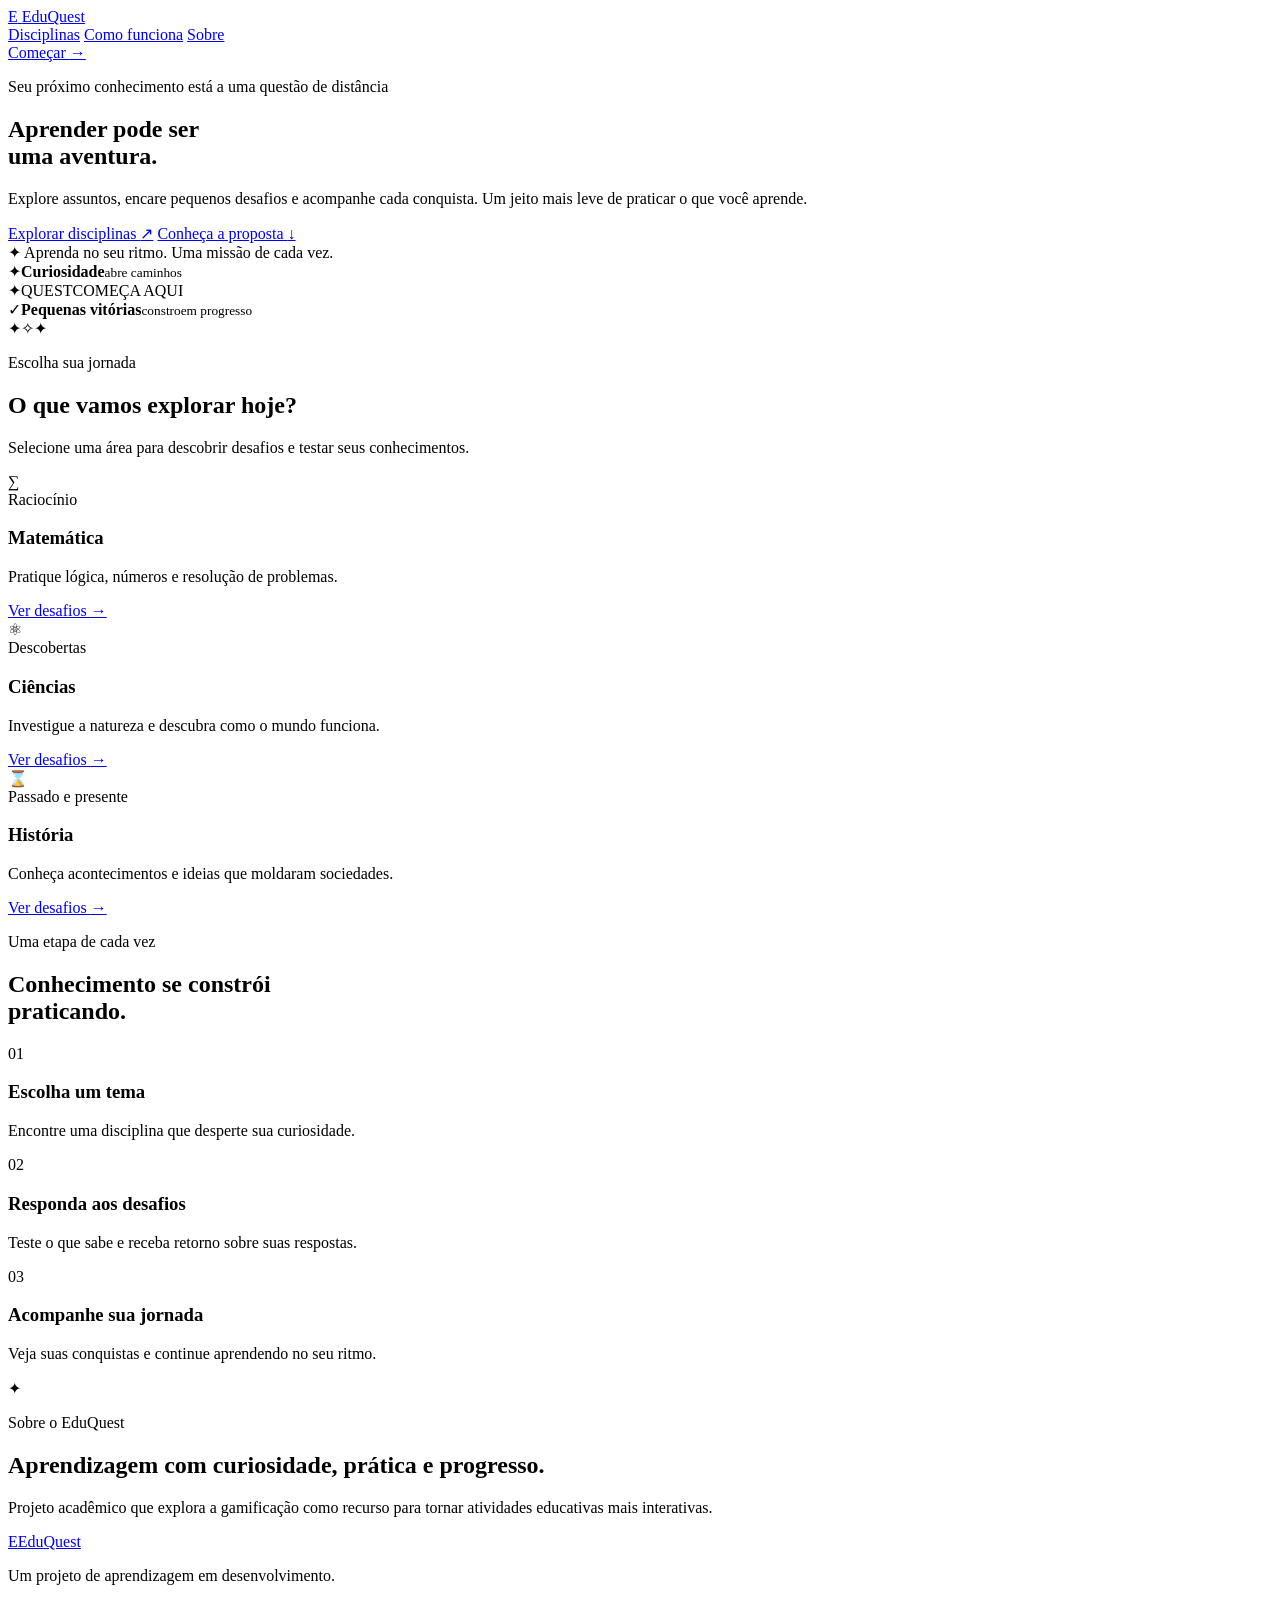
==== index.html @ f6a6180e "feat: add EduQuest landing page" ====
<!doctype html>
<html lang="pt-BR">
<head>
  <meta charset="utf-8">
  <meta name="viewport" content="width=device-width, initial-scale=1">
  <meta name="description" content="EduQuest: aprenda praticando com desafios educativos.">
  <title>EduQuest — Aprender pode ser uma aventura</title>
  <link rel="stylesheet" href="css/style.css">
  <script src="js/main.js" defer></script>
</head>
<body>
  <header class="site-header">
    <a class="brand" href="index.html" aria-label="EduQuest, página inicial">
      <span class="brand-mark" aria-hidden="true">E</span>
      <span>Edu<span class="brand-accent">Quest</span></span>
    </a>
    <nav class="main-nav" aria-label="Navegação principal">
      <a href="#disciplinas">Disciplinas</a>
      <a href="#como-funciona">Como funciona</a>
      <a href="#sobre">Sobre</a>
    </nav>
    <a class="header-cta" href="#disciplinas">Começar <span aria-hidden="true">→</span></a>
  </header>

  <main>
    <section class="hero">
      <div class="hero-copy">
        <p class="eyebrow"><span class="eyebrow-dot"></span> Seu próximo conhecimento está a uma questão de distância</p>
        <h1>Aprender pode ser<br><span>uma aventura.</span></h1>
        <p class="hero-description">Explore assuntos, encare pequenos desafios e acompanhe cada conquista. Um jeito mais leve de praticar o que você aprende.</p>
        <div class="hero-actions">
          <a class="button button-primary" href="#disciplinas">Explorar disciplinas <span aria-hidden="true">↗</span></a>
          <a class="text-link" href="#como-funciona">Conheça a proposta <span aria-hidden="true">↓</span></a>
        </div>
        <div class="hero-note"><span class="note-icon" aria-hidden="true">✦</span> Aprenda no seu ritmo. Uma missão de cada vez.</div>
      </div>
      <div class="hero-art" aria-label="Ilustração decorativa de uma jornada de aprendizagem">
        <div class="orbit orbit-one"></div>
        <div class="orbit orbit-two"></div>
        <div class="floating-card floating-card-top"><span class="mini-icon purple">✦</span><span><strong>Curiosidade</strong><small>abre caminhos</small></span></div>
        <div class="quest-bubble"><span class="quest-spark">✦</span><span class="quest-word">QUEST</span><span class="quest-sub">COMEÇA AQUI</span></div>
        <div class="floating-card floating-card-bottom"><span class="mini-icon yellow">✓</span><span><strong>Pequenas vitórias</strong><small>constroem progresso</small></span></div>
        <span class="art-star star-one">✦</span><span class="art-star star-two">✧</span><span class="art-star star-three">✦</span>
      </div>
    </section>

    <section class="section subjects" id="disciplinas">
      <div class="section-heading">
        <div><p class="eyebrow">Escolha sua jornada</p><h2>O que vamos <span>explorar</span> hoje?</h2></div>
        <p class="section-intro">Selecione uma área para descobrir desafios e testar seus conhecimentos.</p>
      </div>
      <div class="subject-grid">
        <article class="subject-card math-card">
          <div class="subject-icon" aria-hidden="true">∑</div><span class="subject-tag">Raciocínio</span>
          <h3>Matemática</h3><p>Pratique lógica, números e resolução de problemas.</p>
          <a href="desafios.html?materia=matematica" class="card-link">Ver desafios <span aria-hidden="true">→</span></a>
        </article>
        <article class="subject-card science-card">
          <div class="subject-icon" aria-hidden="true">⚛</div><span class="subject-tag">Descobertas</span>
          <h3>Ciências</h3><p>Investigue a natureza e descubra como o mundo funciona.</p>
          <a href="desafios.html?materia=ciencias" class="card-link">Ver desafios <span aria-hidden="true">→</span></a>
        </article>
        <article class="subject-card history-card">
          <div class="subject-icon" aria-hidden="true">⌛</div><span class="subject-tag">Passado e presente</span>
          <h3>História</h3><p>Conheça acontecimentos e ideias que moldaram sociedades.</p>
          <a href="desafios.html?materia=historia" class="card-link">Ver desafios <span aria-hidden="true">→</span></a>
        </article>
      </div>
    </section>

    <section class="how-section" id="como-funciona">
      <div class="how-inner">
        <div><p class="eyebrow">Uma etapa de cada vez</p><h2>Conhecimento se constrói<br><span>praticando.</span></h2></div>
        <div class="steps">
          <div class="step"><span class="step-number">01</span><div><h3>Escolha um tema</h3><p>Encontre uma disciplina que desperte sua curiosidade.</p></div></div>
          <div class="step"><span class="step-number">02</span><div><h3>Responda aos desafios</h3><p>Teste o que sabe e receba retorno sobre suas respostas.</p></div></div>
          <div class="step"><span class="step-number">03</span><div><h3>Acompanhe sua jornada</h3><p>Veja suas conquistas e continue aprendendo no seu ritmo.</p></div></div>
        </div>
      </div>
    </section>

    <section class="about-strip" id="sobre">
      <div class="about-symbol" aria-hidden="true">✦</div>
      <div><p class="eyebrow">Sobre o EduQuest</p><h2>Aprendizagem com curiosidade, prática e progresso.</h2><p>Projeto acadêmico que explora a gamificação como recurso para tornar atividades educativas mais interativas.</p></div>
    </section>
  </main>

  <footer class="site-footer"><a class="brand footer-brand" href="index.html"><span class="brand-mark">E</span><span>Edu<span class="brand-accent">Quest</span></span></a><p>Um projeto de aprendizagem em desenvolvimento.</p><span>© EduQuest · PCA Aplicações Web</span></footer>
</body>
</html>
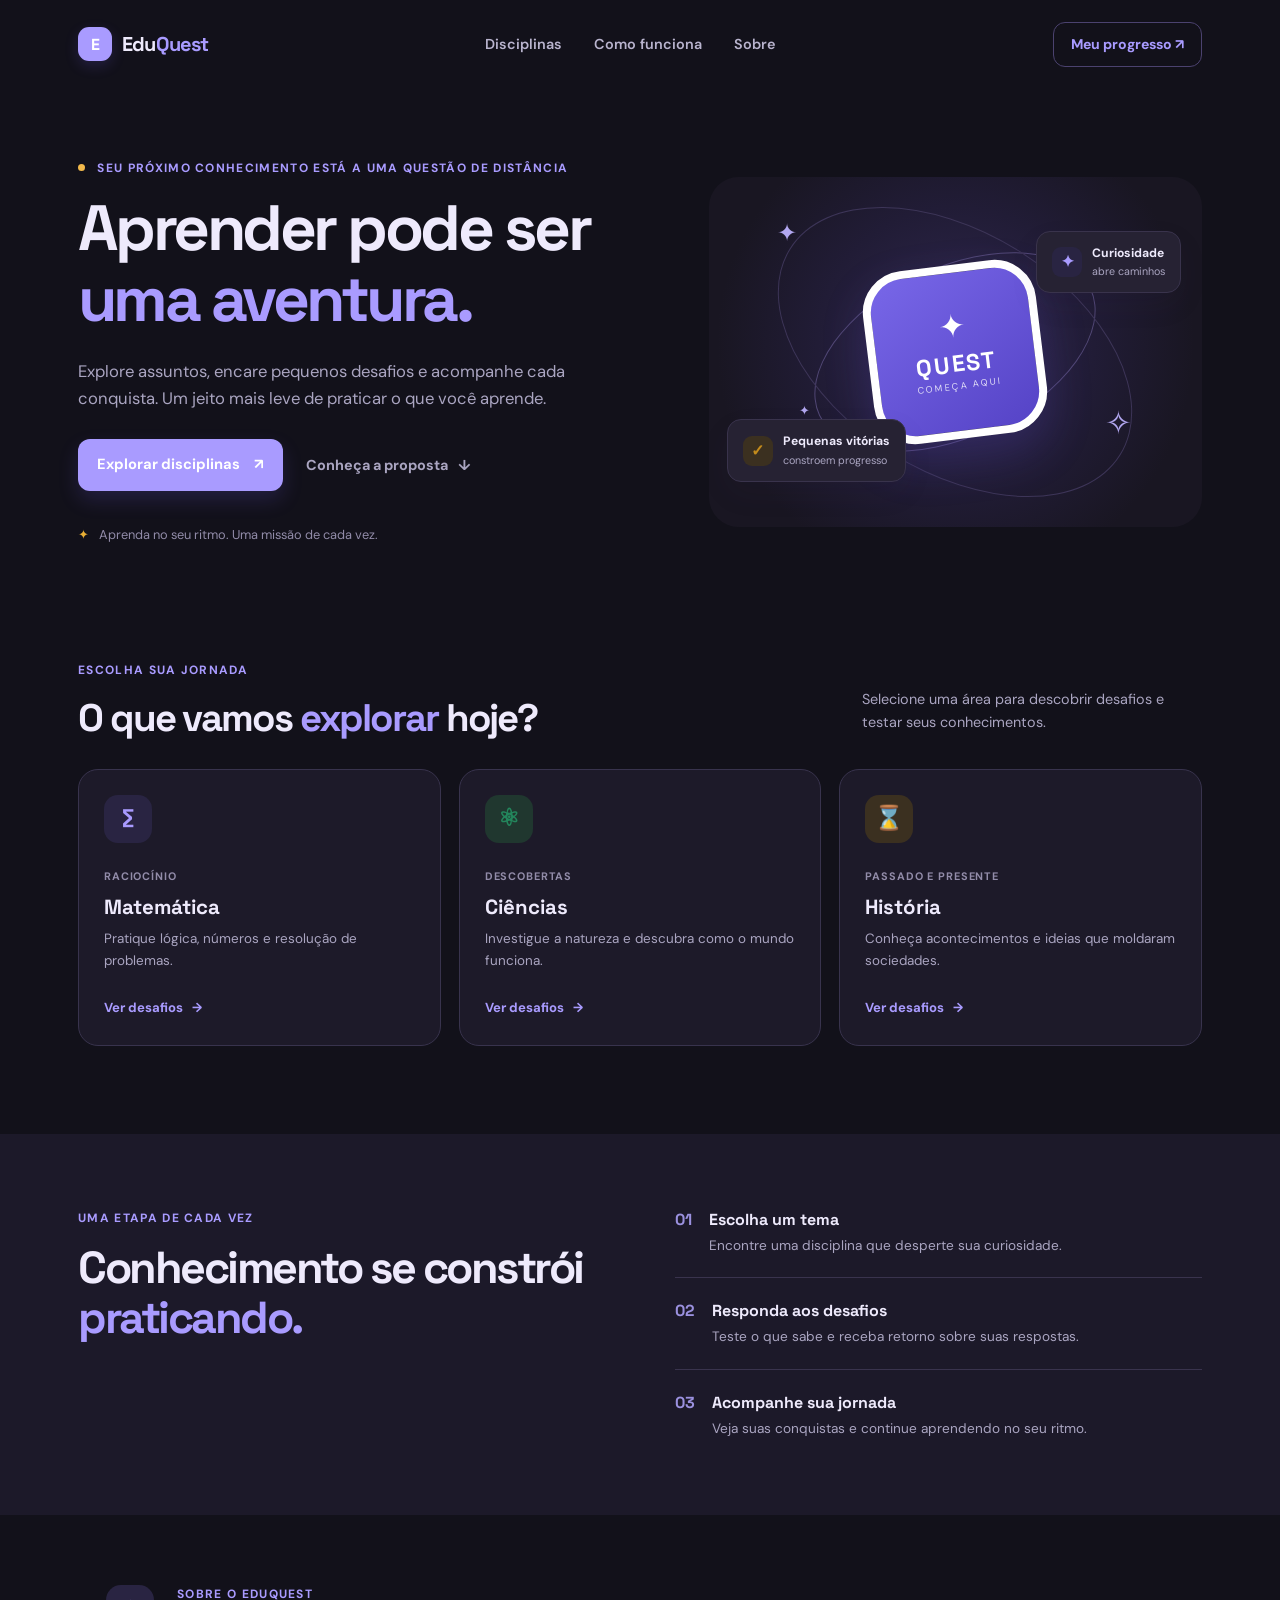
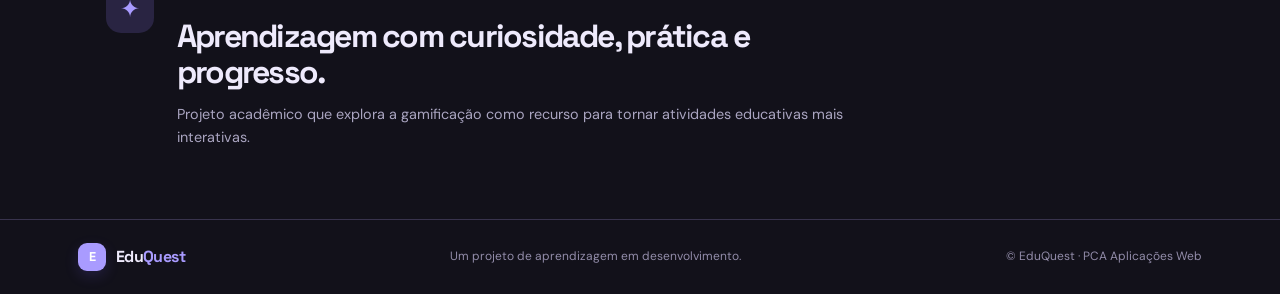
==== commit 49d93328: "Add progress link to homepage" ====
--- a/index.html
+++ b/index.html
@@ -19,7 +19,7 @@
       <a href="#como-funciona">Como funciona</a>
       <a href="#sobre">Sobre</a>
     </nav>
-    <a class="header-cta" href="#disciplinas">Começar <span aria-hidden="true">→</span></a>
+    <a class="header-cta" href="progresso.html">Meu progresso ↗</a>
   </header>
 
   <main>
--- a/css/style.css
+++ b/css/style.css
@@ -0,0 +1,178 @@
+@import url('https://fonts.googleapis.com/css2?family=DM+Sans:wght@400;500;600;700&family=Space+Grotesk:wght@500;600;700&display=swap');
+
+:root {
+  --ink: #20213a;
+  --muted: #73748a;
+  --purple: #6957d9;
+  --purple-dark: #5140bd;
+  --lavender: #f1efff;
+  --line: #e9e7f2;
+  --paper: #fcfbff;
+  --mint: #e7f7ef;
+  --yellow: #fff4d5;
+  --pink: #fff0f0;
+}
+* { box-sizing: border-box; }
+html { scroll-behavior: smooth; }
+body { margin: 0; background: var(--paper); color: var(--ink); font-family: 'DM Sans', sans-serif; line-height: 1.6; }
+a { color: inherit; text-decoration: none; }
+.site-header { max-width: 1180px; margin: 0 auto; padding: 22px 28px; display: flex; align-items: center; justify-content: space-between; gap: 28px; }
+.brand { display: inline-flex; align-items: center; gap: 10px; font: 700 1.25rem 'Space Grotesk', sans-serif; letter-spacing: -.04em; white-space: nowrap; }
+.brand-mark { display: grid; place-items: center; width: 34px; height: 34px; border-radius: 11px; background: var(--purple); color: white; font-size: 1rem; box-shadow: 0 5px 14px #6957d933; }
+.brand-accent { color: var(--purple); }
+.main-nav { display: flex; gap: 32px; color: #686980; font-size: .9rem; font-weight: 600; }
+.main-nav a:hover, .text-link:hover { color: var(--purple); }
+.header-cta { padding: 10px 17px; border: 1px solid #dcd8fa; border-radius: 12px; color: var(--purple); font-weight: 700; font-size: .88rem; }
+.header-cta span { margin-left: 8px; }
+.hero { max-width: 1180px; margin: 0 auto; padding: 70px 28px 84px; display: grid; grid-template-columns: 1.08fr .92fr; align-items: center; gap: 52px; }
+.eyebrow { margin: 0 0 15px; color: var(--purple); font-size: .75rem; font-weight: 700; letter-spacing: .11em; text-transform: uppercase; }
+.eyebrow-dot { display: inline-block; width: 7px; height: 7px; margin-right: 8px; border-radius: 50%; background: #f2b94b; vertical-align: 1px; }
+h1, h2, h3, p { margin-top: 0; }
+h1, h2 { font-family: 'Space Grotesk', sans-serif; letter-spacing: -.055em; line-height: 1.12; }
+h1 { margin-bottom: 22px; font-size: clamp(2.7rem, 5vw, 4.5rem); }
+h1 span, h2 span { color: var(--purple); }
+.hero-description { max-width: 490px; margin-bottom: 28px; color: var(--muted); font-size: 1.04rem; }
+.hero-actions { display: flex; flex-wrap: wrap; align-items: center; gap: 23px; }
+.button { display: inline-flex; align-items: center; justify-content: center; gap: 14px; padding: 14px 19px; border-radius: 12px; font-weight: 700; font-size: .92rem; }
+.button-primary { background: var(--purple); color: white; box-shadow: 0 9px 20px #6957d933; }
+.button-primary:hover { background: var(--purple-dark); transform: translateY(-1px); }
+.text-link { color: #686980; font-size: .9rem; font-weight: 700; }
+.text-link span { margin-left: 7px; }
+.hero-note { margin-top: 34px; color: #85859a; font-size: .8rem; }
+.note-icon { color: #e7ae35; margin-right: 7px; }
+.hero-art { position: relative; min-height: 350px; display: grid; place-items: center; overflow: hidden; border-radius: 30px; background: radial-gradient(circle at 50% 48%, #e5e0ff 0, #f2efff 42%, #f9f7ff 74%); }
+.orbit { position: absolute; border: 1px solid #c9c1f6; border-radius: 50%; transform: rotate(-25deg); }
+.orbit-one { width: 300px; height: 170px; }
+.orbit-two { width: 390px; height: 240px; border-color: #ddd7fa; transform: rotate(32deg); }
+.quest-bubble { z-index: 1; width: 174px; height: 174px; display: flex; flex-direction: column; align-items: center; justify-content: center; border: 8px solid #fff; border-radius: 42px; background: linear-gradient(145deg, #7867e8, #5543c6); color: white; box-shadow: 0 20px 45px #5947c53d; transform: rotate(-7deg); }
+.quest-spark { font-size: 2rem; line-height: 1; }
+.quest-word { margin-top: 7px; font: 700 1.45rem 'Space Grotesk', sans-serif; letter-spacing: .08em; }
+.quest-sub { font-size: .58rem; letter-spacing: .2em; opacity: .8; }
+.floating-card { position: absolute; z-index: 2; display: flex; align-items: center; gap: 10px; padding: 12px 15px; border: 1px solid #ffffffb3; border-radius: 14px; background: #fff; box-shadow: 0 12px 30px #38305c12; }
+.floating-card strong, .floating-card small { display: block; }
+.floating-card strong { font-size: .76rem; }
+.floating-card small { color: var(--muted); font-size: .67rem; }
+.floating-card-top { top: 54px; right: 21px; }
+.floating-card-bottom { bottom: 45px; left: 18px; }
+.mini-icon { display: grid; place-items: center; width: 30px; height: 30px; border-radius: 9px; font-weight: 700; }
+.mini-icon.purple { background: var(--lavender); color: var(--purple); }
+.mini-icon.yellow { background: var(--yellow); color: #c38b1c; }
+.art-star { position: absolute; color: #b2a7f0; }
+.star-one { top: 37px; left: 68px; font-size: 1.5rem; }
+.star-two { right: 70px; bottom: 78px; font-size: 2rem; }
+.star-three { left: 90px; bottom: 105px; font-size: .8rem; }
+.section { max-width: 1180px; margin: 0 auto; padding: 32px 28px 88px; }
+.section-heading { display: flex; align-items: end; justify-content: space-between; gap: 30px; margin-bottom: 30px; }
+.section-heading h2, .how-section h2 { margin-bottom: 0; font-size: clamp(1.8rem, 3vw, 2.6rem); }
+.section-intro { max-width: 340px; margin-bottom: 4px; color: var(--muted); font-size: .9rem; }
+.subject-grid { display: grid; grid-template-columns: repeat(3, 1fr); gap: 18px; }
+.subject-card { min-height: 250px; padding: 25px; border: 1px solid var(--line); border-radius: 20px; background: white; transition: transform .2s, box-shadow .2s; }
+.subject-card:hover { transform: translateY(-4px); box-shadow: 0 15px 35px #29234c0b; }
+.subject-icon { display: grid; place-items: center; width: 48px; height: 48px; margin-bottom: 19px; border-radius: 14px; font-size: 1.5rem; font-weight: 700; }
+.math-card .subject-icon { background: var(--lavender); color: var(--purple); }
+.science-card .subject-icon { background: var(--mint); color: #23865c; }
+.history-card .subject-icon { background: var(--yellow); color: #b98112; }
+.subject-tag { color: #8b8ba0; font-size: .68rem; font-weight: 700; letter-spacing: .08em; text-transform: uppercase; }
+.subject-card h3 { margin: 7px 0 8px; font: 700 1.28rem 'Space Grotesk', sans-serif; }
+.subject-card p { min-height: 48px; margin-bottom: 18px; color: var(--muted); font-size: .84rem; }
+.card-link { color: var(--purple); font-size: .82rem; font-weight: 700; }
+.card-link span { margin-left: 6px; }
+.how-section { padding: 75px 28px; background: #f2f0ff; }
+.how-inner { max-width: 1124px; margin: 0 auto; display: grid; grid-template-columns: 1fr 1fr; gap: 70px; align-items: start; }
+.how-section h2 { font-size: clamp(2rem, 3.5vw, 3rem); }
+.steps { display: grid; gap: 22px; }
+.step { display: flex; gap: 17px; padding-bottom: 21px; border-bottom: 1px solid #dfdcf5; }
+.step:last-child { border-bottom: 0; padding-bottom: 0; }
+.step-number { color: #9b91df; font: 700 1rem 'Space Grotesk', sans-serif; }
+.step h3 { margin-bottom: 5px; font: 700 1rem 'Space Grotesk', sans-serif; }
+.step p { margin-bottom: 0; color: var(--muted); font-size: .85rem; }
+.about-strip { max-width: 1124px; margin: 0 auto; padding: 70px 28px; display: flex; align-items: flex-start; gap: 23px; }
+.about-symbol { display: grid; place-items: center; flex: 0 0 48px; height: 48px; border-radius: 15px; background: var(--lavender); color: var(--purple); font-size: 1.5rem; }
+.about-strip h2 { max-width: 650px; margin-bottom: 12px; font-size: clamp(1.5rem, 2.5vw, 2.1rem); }
+.about-strip p:last-child { max-width: 700px; margin-bottom: 0; color: var(--muted); font-size: .9rem; }
+.site-footer { display: flex; flex-wrap: wrap; align-items: center; justify-content: space-between; gap: 15px; padding: 23px max(28px, calc((100% - 1124px)/2)); border-top: 1px solid var(--line); color: #85859a; font-size: .75rem; }
+.footer-brand { color: var(--ink); font-size: 1rem; }
+.footer-brand .brand-mark { width: 28px; height: 28px; border-radius: 9px; font-size: .8rem; }
+.site-footer p { margin: 0; }
+@media (max-width: 800px) {
+  .site-header { flex-wrap: wrap; padding: 18px 22px; }
+  .main-nav { order: 3; width: 100%; justify-content: center; gap: 22px; }
+  .hero { grid-template-columns: 1fr; padding: 48px 22px 65px; gap: 35px; }
+  .hero-art { min-height: 300px; }
+  .section { padding: 20px 22px 65px; }
+  .section-heading { align-items: flex-start; flex-direction: column; gap: 12px; }
+  .subject-grid { grid-template-columns: 1fr; }
+  .subject-card { min-height: auto; }
+  .subject-card p { min-height: 0; }
+  .how-inner { grid-template-columns: 1fr; gap: 35px; }
+  .how-section { padding: 55px 22px; }
+  .about-strip { padding: 55px 22px; }
+}
+@media (max-width: 440px) {
+  .header-cta { padding: 8px 12px; }
+  .main-nav { gap: 14px; font-size: .8rem; }
+  .hero-art { min-height: 260px; }
+  .quest-bubble { width: 145px; height: 145px; border-radius: 35px; }
+  .floating-card-top { right: 8px; top: 25px; }
+  .floating-card-bottom { left: 8px; bottom: 24px; }
+  .site-footer { align-items: flex-start; flex-direction: column; }
+}
+
+/* Dark theme: conforto visual mantendo a identidade roxa do EduQuest */
+:root {
+  color-scheme: dark;
+  --ink: #eeeafc;
+  --muted: #aaa5c1;
+  --purple: #a99bff;
+  --purple-dark: #8875f5;
+  --lavender: #292442;
+  --line: #38334d;
+  --paper: #12111a;
+  --mint: #20372f;
+  --yellow: #3b3020;
+  --pink: #3a252e;
+}
+body { background: var(--paper); color: var(--ink); }
+.main-nav { color: #b9b4ce; }
+.header-cta { border-color: #4b426f; color: var(--purple); }
+.hero-description, .text-link, .floating-card small, .subject-card p,
+.step p, .about-strip p:last-child { color: var(--muted); }
+.hero-note, .subject-tag, .site-footer { color: #928ca9; }
+.hero-art { background: radial-gradient(circle at 50% 48%, #30284f 0, #211c36 45%, #191622 78%); }
+.orbit { border-color: #514775; }
+.orbit-two { border-color: #3d3558; }
+.floating-card { background: #262233; border-color: #39334c; }
+.subject-card { background: #1d1a29; border-color: var(--line); }
+.subject-card:hover { box-shadow: 0 15px 35px #00000030; }
+.how-section { background: #1c1929; }
+.step { border-bottom-color: #39334d; }
+.site-footer { border-top-color: var(--line); }
+.footer-brand { color: var(--ink); }
+.button-primary { color: #fff; }
+
+/* Telas de desafio */
+.quiz-main { max-width: 850px; min-height: 68vh; margin: 0 auto; padding: 55px 24px 80px; }
+.quiz-intro { position: relative; margin-bottom: 28px; }
+.quiz-intro h1 { margin-bottom: 12px; font-size: clamp(2.2rem, 5vw, 3.4rem); }
+.quiz-intro > p:not(.eyebrow) { max-width: 570px; color: var(--muted); }
+.xp-summary { display: inline-flex; align-items: center; gap: 12px; margin-top: 8px; padding: 9px 14px; border: 1px solid var(--line); border-radius: 12px; background: #1d1a29; }
+.xp-summary span { color: var(--muted); font-size: .8rem; }
+.xp-summary strong { color: var(--purple); }
+.quiz-panel { padding: clamp(22px, 5vw, 38px); border: 1px solid var(--line); border-radius: 24px; background: #1d1a29; box-shadow: 0 18px 45px #00000020; }
+.quiz-progress-row { display: flex; justify-content: space-between; gap: 15px; color: var(--muted); font-size: .82rem; font-weight: 700; }
+.quiz-progress-track { height: 7px; margin: 13px 0 30px; overflow: hidden; border-radius: 20px; background: #38334d; }
+.quiz-progress-fill { width: 0; height: 100%; border-radius: inherit; background: var(--purple); transition: width .25s ease; }
+.quiz-panel h2 { margin-bottom: 23px; font-size: clamp(1.35rem, 3vw, 1.8rem); letter-spacing: -.03em; }
+.answer-options { display: grid; gap: 11px; }
+.answer-option { width: 100%; padding: 14px 16px; border: 1px solid var(--line); border-radius: 12px; background: #262233; color: var(--ink); text-align: left; font: inherit; cursor: pointer; transition: border-color .15s, background .15s; }
+.answer-option:hover:not(:disabled) { border-color: var(--purple); background: #302a46; }
+.answer-option:disabled { cursor: default; opacity: .9; }
+.answer-option.answer-correct { border-color: #3c9d75; background: #20372f; }
+.answer-option.answer-wrong { border-color: #c56c7a; background: #3a252e; }
+.quiz-feedback { min-height: 25px; margin: 17px 0; color: var(--muted); font-size: .9rem; }
+.feedback-correct { color: #78d5a9; }
+.feedback-wrong { color: #f0a0aa; }
+.quiz-next { margin-top: 2px; border: 0; cursor: pointer; }
+.quiz-next:disabled { opacity: .45; cursor: not-allowed; }
+.quiz-footnote { margin: 20px 0 0; color: var(--muted); font-size: .78rem; text-align: center; }
+@media (max-width: 520px) { .quiz-main { padding: 38px 18px 60px; } .quiz-panel { border-radius: 18px; } }
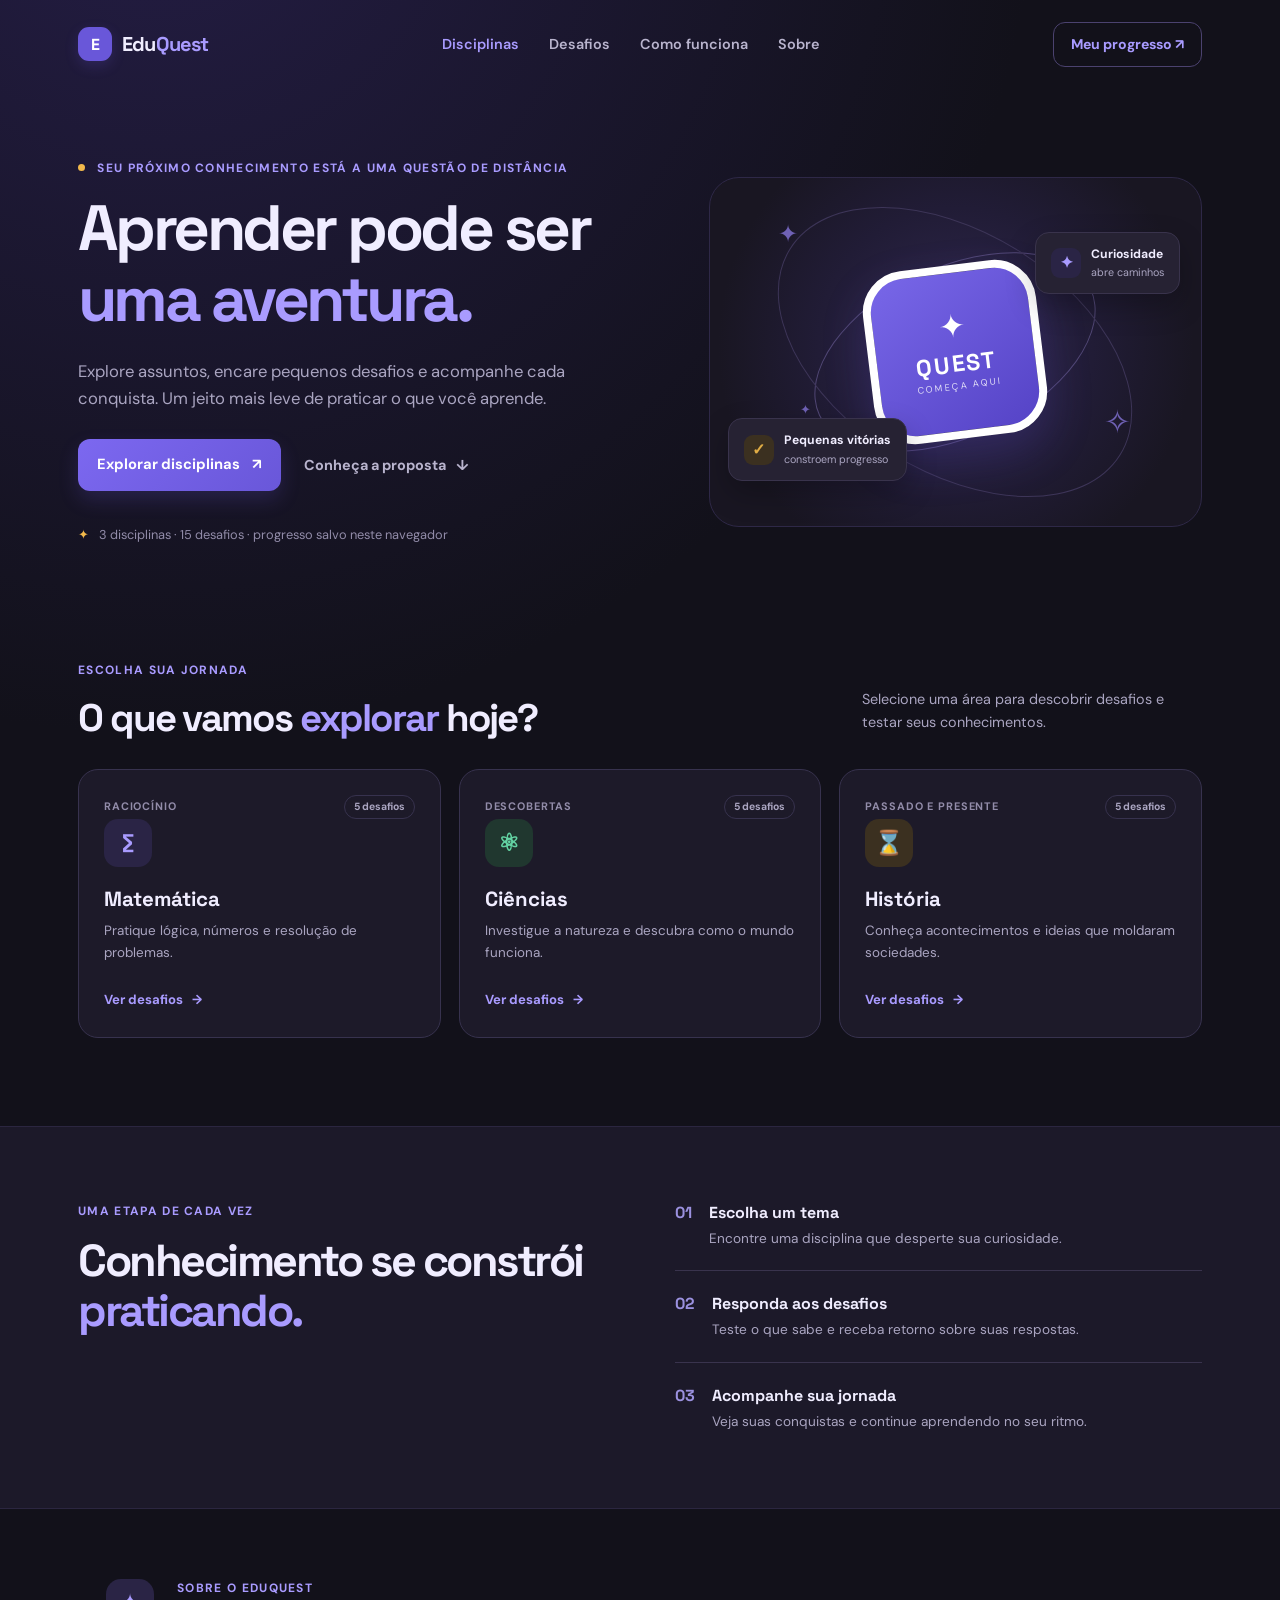
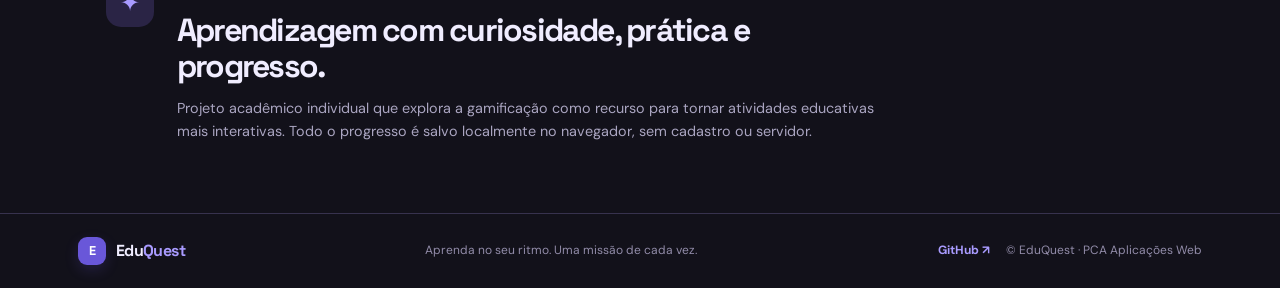
==== commit e8bf7dd9: "style: consolidate dark theme and polish responsive UI" ====
--- a/index.html
+++ b/index.html
@@ -4,25 +4,32 @@
   <meta charset="utf-8">
   <meta name="viewport" content="width=device-width, initial-scale=1">
   <meta name="description" content="EduQuest: aprenda praticando com desafios educativos.">
+  <meta name="theme-color" content="#12111a">
+  <meta property="og:title" content="EduQuest — Aprender pode ser uma aventura">
+  <meta property="og:description" content="Desafios de Matemática, Ciências e História com feedback imediato, XP e acompanhamento de progresso.">
+  <meta property="og:type" content="website">
   <title>EduQuest — Aprender pode ser uma aventura</title>
+  <link rel="icon" href="favicon.svg" type="image/svg+xml">
   <link rel="stylesheet" href="css/style.css">
   <script src="js/main.js" defer></script>
 </head>
 <body>
+  <a class="skip-link" href="#conteudo">Pular para o conteúdo</a>
   <header class="site-header">
     <a class="brand" href="index.html" aria-label="EduQuest, página inicial">
       <span class="brand-mark" aria-hidden="true">E</span>
       <span>Edu<span class="brand-accent">Quest</span></span>
     </a>
     <nav class="main-nav" aria-label="Navegação principal">
-      <a href="#disciplinas">Disciplinas</a>
+      <a href="#disciplinas" aria-current="page">Disciplinas</a>
+      <a href="desafios.html">Desafios</a>
       <a href="#como-funciona">Como funciona</a>
       <a href="#sobre">Sobre</a>
     </nav>
     <a class="header-cta" href="progresso.html">Meu progresso ↗</a>
   </header>
 
-  <main>
+  <main id="conteudo">
     <section class="hero">
       <div class="hero-copy">
         <p class="eyebrow"><span class="eyebrow-dot"></span> Seu próximo conhecimento está a uma questão de distância</p>
@@ -32,7 +39,7 @@
           <a class="button button-primary" href="#disciplinas">Explorar disciplinas <span aria-hidden="true">↗</span></a>
           <a class="text-link" href="#como-funciona">Conheça a proposta <span aria-hidden="true">↓</span></a>
         </div>
-        <div class="hero-note"><span class="note-icon" aria-hidden="true">✦</span> Aprenda no seu ritmo. Uma missão de cada vez.</div>
+        <div class="hero-note"><span class="note-icon" aria-hidden="true">✦</span> 3 disciplinas · 15 desafios · progresso salvo neste navegador</div>
       </div>
       <div class="hero-art" aria-label="Ilustração decorativa de uma jornada de aprendizagem">
         <div class="orbit orbit-one"></div>
@@ -51,17 +58,20 @@
       </div>
       <div class="subject-grid">
         <article class="subject-card math-card">
-          <div class="subject-icon" aria-hidden="true">∑</div><span class="subject-tag">Raciocínio</span>
+          <div class="subject-card-top"><span class="subject-tag">Raciocínio</span><span class="subject-count">5 desafios</span></div>
+          <div class="subject-icon" aria-hidden="true">∑</div>
           <h3>Matemática</h3><p>Pratique lógica, números e resolução de problemas.</p>
           <a href="desafios.html?materia=matematica" class="card-link">Ver desafios <span aria-hidden="true">→</span></a>
         </article>
         <article class="subject-card science-card">
-          <div class="subject-icon" aria-hidden="true">⚛</div><span class="subject-tag">Descobertas</span>
+          <div class="subject-card-top"><span class="subject-tag">Descobertas</span><span class="subject-count">5 desafios</span></div>
+          <div class="subject-icon" aria-hidden="true">⚛</div>
           <h3>Ciências</h3><p>Investigue a natureza e descubra como o mundo funciona.</p>
           <a href="desafios.html?materia=ciencias" class="card-link">Ver desafios <span aria-hidden="true">→</span></a>
         </article>
         <article class="subject-card history-card">
-          <div class="subject-icon" aria-hidden="true">⌛</div><span class="subject-tag">Passado e presente</span>
+          <div class="subject-card-top"><span class="subject-tag">Passado e presente</span><span class="subject-count">5 desafios</span></div>
+          <div class="subject-icon" aria-hidden="true">⌛</div>
           <h3>História</h3><p>Conheça acontecimentos e ideias que moldaram sociedades.</p>
           <a href="desafios.html?materia=historia" class="card-link">Ver desafios <span aria-hidden="true">→</span></a>
         </article>
@@ -81,10 +91,18 @@
 
     <section class="about-strip" id="sobre">
       <div class="about-symbol" aria-hidden="true">✦</div>
-      <div><p class="eyebrow">Sobre o EduQuest</p><h2>Aprendizagem com curiosidade, prática e progresso.</h2><p>Projeto acadêmico que explora a gamificação como recurso para tornar atividades educativas mais interativas.</p></div>
+      <div><p class="eyebrow">Sobre o EduQuest</p><h2>Aprendizagem com curiosidade, prática e progresso.</h2><p>Projeto acadêmico individual que explora a gamificação como recurso para tornar atividades educativas mais interativas. Todo o progresso é salvo localmente no navegador, sem cadastro ou servidor.</p></div>
     </section>
+    <noscript><p class="noscript-note">Ative o JavaScript para responder aos desafios e salvar seu progresso.</p></noscript>
   </main>
 
-  <footer class="site-footer"><a class="brand footer-brand" href="index.html"><span class="brand-mark">E</span><span>Edu<span class="brand-accent">Quest</span></span></a><p>Um projeto de aprendizagem em desenvolvimento.</p><span>© EduQuest · PCA Aplicações Web</span></footer>
+  <footer class="site-footer">
+    <a class="brand footer-brand" href="index.html"><span class="brand-mark" aria-hidden="true">E</span><span>Edu<span class="brand-accent">Quest</span></span></a>
+    <p>Aprenda no seu ritmo. Uma missão de cada vez.</p>
+    <div class="footer-meta">
+      <a href="https://github.com/B1smu7h/TrabalhoPCAEduQuest" target="_blank" rel="noopener">GitHub ↗</a>
+      <span>© EduQuest · PCA Aplicações Web</span>
+    </div>
+  </footer>
 </body>
 </html>
--- a/css/style.css
+++ b/css/style.css
@@ -1,99 +1,753 @@
 @import url('https://fonts.googleapis.com/css2?family=DM+Sans:wght@400;500;600;700&family=Space+Grotesk:wght@500;600;700&display=swap');
 
 :root {
-  --ink: #20213a;
-  --muted: #73748a;
-  --purple: #6957d9;
-  --purple-dark: #5140bd;
-  --lavender: #f1efff;
-  --line: #e9e7f2;
-  --paper: #fcfbff;
-  --mint: #e7f7ef;
-  --yellow: #fff4d5;
-  --pink: #fff0f0;
-}
+  color-scheme: dark;
+  --ink: #f0edff;
+  --muted: #aaa5c1;
+  --purple: #a99bff;
+  --purple-strong: #8d7bff;
+  --purple-deep: #6957d9;
+  --purple-dark: #5a48c6;
+  --lavender: #2a2445;
+  --line: #37324e;
+  --paper: #12111a;
+  --surface: #1b1827;
+  --surface-alt: #1d1a29;
+  --surface-2: #262233;
+  --surface-3: #1c1929;
+  --mint: #20372f;
+  --yellow: #3b3020;
+  --pink: #3a252e;
+  --success: #7bd8ac;
+  --danger: #f0a0aa;
+  --warning: #f2b94b;
+}
+
 * { box-sizing: border-box; }
+
 html { scroll-behavior: smooth; }
-body { margin: 0; background: var(--paper); color: var(--ink); font-family: 'DM Sans', sans-serif; line-height: 1.6; }
+
+body {
+  min-height: 100vh;
+  display: flex;
+  flex-direction: column;
+  margin: 0;
+  background:
+    radial-gradient(circle at 12% -8%, #241d45 0, transparent 38%),
+    var(--paper);
+  color: var(--ink);
+  font-family: 'DM Sans', sans-serif;
+  line-height: 1.6;
+}
+
+main { flex: 1 0 auto; }
+
 a { color: inherit; text-decoration: none; }
-.site-header { max-width: 1180px; margin: 0 auto; padding: 22px 28px; display: flex; align-items: center; justify-content: space-between; gap: 28px; }
-.brand { display: inline-flex; align-items: center; gap: 10px; font: 700 1.25rem 'Space Grotesk', sans-serif; letter-spacing: -.04em; white-space: nowrap; }
-.brand-mark { display: grid; place-items: center; width: 34px; height: 34px; border-radius: 11px; background: var(--purple); color: white; font-size: 1rem; box-shadow: 0 5px 14px #6957d933; }
+
+button, input { font: inherit; }
+
+:focus-visible {
+  outline: 2px solid var(--warning);
+  outline-offset: 3px;
+}
+
+h1, h2, h3, p { margin-top: 0; }
+
+h1, h2 {
+  font-family: 'Space Grotesk', sans-serif;
+  letter-spacing: -.055em;
+  line-height: 1.12;
+}
+
+h1 { margin-bottom: 22px; font-size: clamp(2.7rem, 5vw, 4.5rem); }
+
+h1 span, h2 span { color: var(--purple); }
+
+.skip-link {
+  position: absolute;
+  z-index: 100;
+  top: 12px;
+  left: 12px;
+  padding: 10px 16px;
+  border-radius: 10px;
+  background: var(--purple-deep);
+  color: #fff;
+  font-weight: 700;
+  transform: translateY(-180%);
+  transition: transform .2s ease;
+}
+
+.skip-link:focus { transform: translateY(0); }
+
+/* Cabeçalho e navegação */
+.site-header {
+  max-width: 1180px;
+  width: 100%;
+  margin: 0 auto;
+  padding: 22px 28px;
+  display: flex;
+  align-items: center;
+  justify-content: space-between;
+  gap: 28px;
+}
+
+.brand {
+  display: inline-flex;
+  align-items: center;
+  gap: 10px;
+  font: 700 1.25rem 'Space Grotesk', sans-serif;
+  letter-spacing: -.04em;
+  white-space: nowrap;
+}
+
+.brand-mark {
+  display: grid;
+  place-items: center;
+  width: 34px;
+  height: 34px;
+  border-radius: 11px;
+  background: var(--purple-deep);
+  color: white;
+  font-size: 1rem;
+  box-shadow: 0 5px 14px #6957d933;
+}
+
 .brand-accent { color: var(--purple); }
-.main-nav { display: flex; gap: 32px; color: #686980; font-size: .9rem; font-weight: 600; }
-.main-nav a:hover, .text-link:hover { color: var(--purple); }
-.header-cta { padding: 10px 17px; border: 1px solid #dcd8fa; border-radius: 12px; color: var(--purple); font-weight: 700; font-size: .88rem; }
-.header-cta span { margin-left: 8px; }
-.hero { max-width: 1180px; margin: 0 auto; padding: 70px 28px 84px; display: grid; grid-template-columns: 1.08fr .92fr; align-items: center; gap: 52px; }
-.eyebrow { margin: 0 0 15px; color: var(--purple); font-size: .75rem; font-weight: 700; letter-spacing: .11em; text-transform: uppercase; }
-.eyebrow-dot { display: inline-block; width: 7px; height: 7px; margin-right: 8px; border-radius: 50%; background: #f2b94b; vertical-align: 1px; }
-h1, h2, h3, p { margin-top: 0; }
-h1, h2 { font-family: 'Space Grotesk', sans-serif; letter-spacing: -.055em; line-height: 1.12; }
-h1 { margin-bottom: 22px; font-size: clamp(2.7rem, 5vw, 4.5rem); }
-h1 span, h2 span { color: var(--purple); }
-.hero-description { max-width: 490px; margin-bottom: 28px; color: var(--muted); font-size: 1.04rem; }
+
+.main-nav {
+  display: flex;
+  align-items: center;
+  gap: 30px;
+  color: #b9b4ce;
+  font-size: .9rem;
+  font-weight: 600;
+}
+
+.main-nav a { transition: color .15s ease; }
+.main-nav a:hover, .main-nav a[aria-current="page"], .text-link:hover { color: var(--purple); }
+
+.header-cta {
+  padding: 10px 17px;
+  border: 1px solid #4b426f;
+  border-radius: 12px;
+  color: var(--purple);
+  font-weight: 700;
+  font-size: .88rem;
+  transition: border-color .15s ease, background .15s ease;
+}
+
+.header-cta:hover { border-color: var(--purple); background: var(--lavender); }
+
+/* Página inicial */
+.hero {
+  max-width: 1180px;
+  margin: 0 auto;
+  padding: 70px 28px 84px;
+  display: grid;
+  grid-template-columns: 1.08fr .92fr;
+  align-items: center;
+  gap: 52px;
+}
+
+.eyebrow {
+  margin: 0 0 15px;
+  color: var(--purple);
+  font-size: .75rem;
+  font-weight: 700;
+  letter-spacing: .11em;
+  text-transform: uppercase;
+}
+
+.eyebrow-dot {
+  display: inline-block;
+  width: 7px;
+  height: 7px;
+  margin-right: 8px;
+  border-radius: 50%;
+  background: var(--warning);
+  vertical-align: 1px;
+}
+
+.hero-description {
+  max-width: 490px;
+  margin-bottom: 28px;
+  color: var(--muted);
+  font-size: 1.04rem;
+}
+
 .hero-actions { display: flex; flex-wrap: wrap; align-items: center; gap: 23px; }
-.button { display: inline-flex; align-items: center; justify-content: center; gap: 14px; padding: 14px 19px; border-radius: 12px; font-weight: 700; font-size: .92rem; }
-.button-primary { background: var(--purple); color: white; box-shadow: 0 9px 20px #6957d933; }
-.button-primary:hover { background: var(--purple-dark); transform: translateY(-1px); }
-.text-link { color: #686980; font-size: .9rem; font-weight: 700; }
+
+.button {
+  display: inline-flex;
+  align-items: center;
+  justify-content: center;
+  gap: 12px;
+  padding: 14px 19px;
+  border-radius: 12px;
+  font-weight: 700;
+  font-size: .92rem;
+  transition: transform .15s ease, background .15s ease, border-color .15s ease, color .15s ease;
+}
+
+.button-primary {
+  background: linear-gradient(135deg, #7c68f0, var(--purple-deep));
+  color: #fff;
+  box-shadow: 0 9px 20px #6957d933;
+}
+
+.button-primary:hover {
+  background: linear-gradient(135deg, #8b78ff, var(--purple-dark));
+  transform: translateY(-1px);
+}
+
+.button-secondary {
+  border: 1px solid #4b426f;
+  background: transparent;
+  color: var(--purple);
+}
+
+.button-secondary:hover { border-color: var(--purple); background: var(--lavender); }
+
+.button-ghost {
+  border: 1px solid var(--line);
+  background: transparent;
+  color: var(--ink);
+}
+
+.button-ghost:hover { border-color: var(--danger); color: var(--danger); }
+
+.button:disabled { opacity: .45; cursor: not-allowed; transform: none; }
+
+.text-link { color: #b9b4ce; font-size: .9rem; font-weight: 700; }
 .text-link span { margin-left: 7px; }
-.hero-note { margin-top: 34px; color: #85859a; font-size: .8rem; }
-.note-icon { color: #e7ae35; margin-right: 7px; }
-.hero-art { position: relative; min-height: 350px; display: grid; place-items: center; overflow: hidden; border-radius: 30px; background: radial-gradient(circle at 50% 48%, #e5e0ff 0, #f2efff 42%, #f9f7ff 74%); }
-.orbit { position: absolute; border: 1px solid #c9c1f6; border-radius: 50%; transform: rotate(-25deg); }
+
+.hero-note { margin-top: 34px; color: #928ca9; font-size: .8rem; }
+.note-icon { color: var(--warning); margin-right: 7px; }
+
+.hero-art {
+  position: relative;
+  min-height: 350px;
+  display: grid;
+  place-items: center;
+  overflow: hidden;
+  border: 1px solid #2e2847;
+  border-radius: 30px;
+  background: radial-gradient(circle at 50% 48%, #30284f 0, #211c36 45%, #191622 78%);
+}
+
+.orbit { position: absolute; border: 1px solid #514775; border-radius: 50%; transform: rotate(-25deg); }
 .orbit-one { width: 300px; height: 170px; }
-.orbit-two { width: 390px; height: 240px; border-color: #ddd7fa; transform: rotate(32deg); }
-.quest-bubble { z-index: 1; width: 174px; height: 174px; display: flex; flex-direction: column; align-items: center; justify-content: center; border: 8px solid #fff; border-radius: 42px; background: linear-gradient(145deg, #7867e8, #5543c6); color: white; box-shadow: 0 20px 45px #5947c53d; transform: rotate(-7deg); }
+.orbit-two { width: 390px; height: 240px; border-color: #3d3558; transform: rotate(32deg); }
+
+.quest-bubble {
+  z-index: 1;
+  width: 174px;
+  height: 174px;
+  display: flex;
+  flex-direction: column;
+  align-items: center;
+  justify-content: center;
+  border: 8px solid #fff;
+  border-radius: 42px;
+  background: linear-gradient(145deg, #7867e8, #5543c6);
+  color: white;
+  box-shadow: 0 20px 45px #5947c53d;
+  transform: rotate(-7deg);
+}
+
 .quest-spark { font-size: 2rem; line-height: 1; }
 .quest-word { margin-top: 7px; font: 700 1.45rem 'Space Grotesk', sans-serif; letter-spacing: .08em; }
 .quest-sub { font-size: .58rem; letter-spacing: .2em; opacity: .8; }
-.floating-card { position: absolute; z-index: 2; display: flex; align-items: center; gap: 10px; padding: 12px 15px; border: 1px solid #ffffffb3; border-radius: 14px; background: #fff; box-shadow: 0 12px 30px #38305c12; }
+
+.floating-card {
+  position: absolute;
+  z-index: 2;
+  display: flex;
+  align-items: center;
+  gap: 10px;
+  padding: 12px 15px;
+  border: 1px solid #39334c;
+  border-radius: 14px;
+  background: #262233;
+  box-shadow: 0 12px 30px #0000003d;
+}
+
 .floating-card strong, .floating-card small { display: block; }
 .floating-card strong { font-size: .76rem; }
 .floating-card small { color: var(--muted); font-size: .67rem; }
 .floating-card-top { top: 54px; right: 21px; }
 .floating-card-bottom { bottom: 45px; left: 18px; }
-.mini-icon { display: grid; place-items: center; width: 30px; height: 30px; border-radius: 9px; font-weight: 700; }
+
+.mini-icon {
+  display: grid;
+  place-items: center;
+  width: 30px;
+  height: 30px;
+  border-radius: 9px;
+  font-weight: 700;
+}
+
 .mini-icon.purple { background: var(--lavender); color: var(--purple); }
-.mini-icon.yellow { background: var(--yellow); color: #c38b1c; }
-.art-star { position: absolute; color: #b2a7f0; }
+.mini-icon.yellow { background: var(--yellow); color: #e0ad45; }
+
+.art-star { position: absolute; color: #6f61b5; }
 .star-one { top: 37px; left: 68px; font-size: 1.5rem; }
 .star-two { right: 70px; bottom: 78px; font-size: 2rem; }
 .star-three { left: 90px; bottom: 105px; font-size: .8rem; }
+
+/* Seções gerais */
 .section { max-width: 1180px; margin: 0 auto; padding: 32px 28px 88px; }
-.section-heading { display: flex; align-items: end; justify-content: space-between; gap: 30px; margin-bottom: 30px; }
+
+.section-heading {
+  display: flex;
+  align-items: end;
+  justify-content: space-between;
+  gap: 30px;
+  margin-bottom: 30px;
+}
+
 .section-heading h2, .how-section h2 { margin-bottom: 0; font-size: clamp(1.8rem, 3vw, 2.6rem); }
 .section-intro { max-width: 340px; margin-bottom: 4px; color: var(--muted); font-size: .9rem; }
+
 .subject-grid { display: grid; grid-template-columns: repeat(3, 1fr); gap: 18px; }
-.subject-card { min-height: 250px; padding: 25px; border: 1px solid var(--line); border-radius: 20px; background: white; transition: transform .2s, box-shadow .2s; }
-.subject-card:hover { transform: translateY(-4px); box-shadow: 0 15px 35px #29234c0b; }
-.subject-icon { display: grid; place-items: center; width: 48px; height: 48px; margin-bottom: 19px; border-radius: 14px; font-size: 1.5rem; font-weight: 700; }
+
+.subject-card {
+  min-height: 265px;
+  padding: 25px;
+  border: 1px solid var(--line);
+  border-radius: 20px;
+  background: var(--surface-alt);
+  transition: transform .2s ease, box-shadow .2s ease, border-color .2s ease;
+}
+
+.subject-card:hover {
+  transform: translateY(-4px);
+  border-color: #4a4270;
+  box-shadow: 0 15px 35px #00000030;
+}
+
+.subject-card-top { display: flex; align-items: center; justify-content: space-between; gap: 12px; }
+
+.subject-icon {
+  display: grid;
+  place-items: center;
+  width: 48px;
+  height: 48px;
+  margin-bottom: 19px;
+  border-radius: 14px;
+  font-size: 1.5rem;
+  font-weight: 700;
+}
+
 .math-card .subject-icon { background: var(--lavender); color: var(--purple); }
-.science-card .subject-icon { background: var(--mint); color: #23865c; }
-.history-card .subject-icon { background: var(--yellow); color: #b98112; }
-.subject-tag { color: #8b8ba0; font-size: .68rem; font-weight: 700; letter-spacing: .08em; text-transform: uppercase; }
+.science-card .subject-icon { background: var(--mint); color: #63d3a3; }
+.history-card .subject-icon { background: var(--yellow); color: #e0ad45; }
+
+.subject-tag {
+  color: #928ca9;
+  font-size: .68rem;
+  font-weight: 700;
+  letter-spacing: .08em;
+  text-transform: uppercase;
+}
+
+.subject-count {
+  padding: 3px 9px;
+  border: 1px solid var(--line);
+  border-radius: 20px;
+  color: var(--muted);
+  font-size: .65rem;
+  font-weight: 700;
+  white-space: nowrap;
+}
+
 .subject-card h3 { margin: 7px 0 8px; font: 700 1.28rem 'Space Grotesk', sans-serif; }
 .subject-card p { min-height: 48px; margin-bottom: 18px; color: var(--muted); font-size: .84rem; }
+
 .card-link { color: var(--purple); font-size: .82rem; font-weight: 700; }
+.card-link:hover { color: var(--purple-strong); }
 .card-link span { margin-left: 6px; }
-.how-section { padding: 75px 28px; background: #f2f0ff; }
-.how-inner { max-width: 1124px; margin: 0 auto; display: grid; grid-template-columns: 1fr 1fr; gap: 70px; align-items: start; }
+
+.how-section {
+  padding: 75px 28px;
+  border-top: 1px solid #2b2640;
+  border-bottom: 1px solid #2b2640;
+  background: var(--surface-3);
+}
+
+.how-inner {
+  max-width: 1124px;
+  margin: 0 auto;
+  display: grid;
+  grid-template-columns: 1fr 1fr;
+  gap: 70px;
+  align-items: start;
+}
+
 .how-section h2 { font-size: clamp(2rem, 3.5vw, 3rem); }
+
 .steps { display: grid; gap: 22px; }
-.step { display: flex; gap: 17px; padding-bottom: 21px; border-bottom: 1px solid #dfdcf5; }
+
+.step {
+  display: flex;
+  gap: 17px;
+  padding-bottom: 21px;
+  border-bottom: 1px solid #39334d;
+}
+
 .step:last-child { border-bottom: 0; padding-bottom: 0; }
 .step-number { color: #9b91df; font: 700 1rem 'Space Grotesk', sans-serif; }
 .step h3 { margin-bottom: 5px; font: 700 1rem 'Space Grotesk', sans-serif; }
 .step p { margin-bottom: 0; color: var(--muted); font-size: .85rem; }
-.about-strip { max-width: 1124px; margin: 0 auto; padding: 70px 28px; display: flex; align-items: flex-start; gap: 23px; }
-.about-symbol { display: grid; place-items: center; flex: 0 0 48px; height: 48px; border-radius: 15px; background: var(--lavender); color: var(--purple); font-size: 1.5rem; }
+
+.about-strip {
+  max-width: 1124px;
+  margin: 0 auto;
+  padding: 70px 28px;
+  display: flex;
+  align-items: flex-start;
+  gap: 23px;
+}
+
+.about-symbol {
+  display: grid;
+  place-items: center;
+  flex: 0 0 48px;
+  height: 48px;
+  border-radius: 15px;
+  background: var(--lavender);
+  color: var(--purple);
+  font-size: 1.5rem;
+}
+
 .about-strip h2 { max-width: 650px; margin-bottom: 12px; font-size: clamp(1.5rem, 2.5vw, 2.1rem); }
 .about-strip p:last-child { max-width: 700px; margin-bottom: 0; color: var(--muted); font-size: .9rem; }
-.site-footer { display: flex; flex-wrap: wrap; align-items: center; justify-content: space-between; gap: 15px; padding: 23px max(28px, calc((100% - 1124px)/2)); border-top: 1px solid var(--line); color: #85859a; font-size: .75rem; }
+
+/* Rodapé */
+.site-footer {
+  display: flex;
+  flex-wrap: wrap;
+  align-items: center;
+  justify-content: space-between;
+  gap: 15px;
+  padding: 23px max(28px, calc((100% - 1124px)/2));
+  border-top: 1px solid var(--line);
+  color: #928ca9;
+  font-size: .75rem;
+}
+
 .footer-brand { color: var(--ink); font-size: 1rem; }
 .footer-brand .brand-mark { width: 28px; height: 28px; border-radius: 9px; font-size: .8rem; }
 .site-footer p { margin: 0; }
+
+.footer-meta { display: flex; flex-wrap: wrap; align-items: center; gap: 16px; }
+.footer-meta a { color: var(--purple); font-weight: 700; }
+.footer-meta a:hover { color: var(--purple-strong); }
+
+/* Página de desafios */
+.quiz-main { max-width: 850px; min-height: 68vh; margin: 0 auto; padding: 55px 24px 80px; }
+.quiz-intro { position: relative; margin-bottom: 22px; }
+.quiz-intro h1 { margin-bottom: 12px; font-size: clamp(2.2rem, 5vw, 3.4rem); }
+.quiz-intro > p:not(.eyebrow) { max-width: 570px; color: var(--muted); }
+
+.xp-summary {
+  display: inline-flex;
+  align-items: center;
+  gap: 12px;
+  margin-top: 8px;
+  padding: 9px 14px;
+  border: 1px solid var(--line);
+  border-radius: 12px;
+  background: var(--surface-alt);
+}
+
+.xp-summary span { color: var(--muted); font-size: .8rem; }
+.xp-summary strong { color: var(--purple); }
+
+.subject-tabs {
+  display: flex;
+  flex-wrap: wrap;
+  gap: 8px;
+  margin-bottom: 24px;
+}
+
+.subject-tab {
+  padding: 7px 14px;
+  border: 1px solid var(--line);
+  border-radius: 999px;
+  color: var(--muted);
+  font-size: .8rem;
+  font-weight: 700;
+  transition: border-color .15s ease, color .15s ease, background .15s ease;
+}
+
+.subject-tab:hover { border-color: var(--purple); color: var(--purple); }
+.subject-tab.is-active { border-color: #5b4fa0; background: var(--lavender); color: var(--purple); }
+
+.quiz-panel {
+  padding: clamp(22px, 5vw, 38px);
+  border: 1px solid var(--line);
+  border-radius: 24px;
+  background: var(--surface-alt);
+  box-shadow: 0 18px 45px #00000020;
+}
+
+.quiz-progress-row {
+  display: flex;
+  justify-content: space-between;
+  gap: 15px;
+  color: var(--muted);
+  font-size: .82rem;
+  font-weight: 700;
+}
+
+.quiz-progress-track {
+  height: 7px;
+  margin: 13px 0 30px;
+  overflow: hidden;
+  border-radius: 20px;
+  background: #38334d;
+}
+
+.quiz-progress-fill {
+  width: 0;
+  height: 100%;
+  border-radius: inherit;
+  background: linear-gradient(90deg, var(--purple-deep), var(--purple));
+  transition: width .25s ease;
+}
+
+.quiz-panel h2 { margin-bottom: 23px; font-size: clamp(1.35rem, 3vw, 1.8rem); letter-spacing: -.03em; }
+
+.answer-options { display: grid; gap: 11px; }
+
+.answer-option {
+  width: 100%;
+  display: flex;
+  align-items: center;
+  gap: 14px;
+  padding: 13px 16px;
+  border: 1px solid var(--line);
+  border-radius: 12px;
+  background: var(--surface-2);
+  color: var(--ink);
+  text-align: left;
+  font: inherit;
+  cursor: pointer;
+  transition: border-color .15s ease, background .15s ease;
+}
+
+.answer-option:hover:not(:disabled) { border-color: var(--purple); background: #302a46; }
+.answer-option:disabled { cursor: default; opacity: .9; }
+
+.option-letter {
+  display: grid;
+  place-items: center;
+  flex: 0 0 30px;
+  width: 30px;
+  height: 30px;
+  border: 1px solid #423b5e;
+  border-radius: 9px;
+  color: var(--muted);
+  font-size: .75rem;
+  font-weight: 700;
+}
+
+.option-text { flex: 1; }
+
+.answer-option.answer-correct { border-color: #3c9d75; background: #20372f; }
+.answer-option.answer-correct .option-letter { border-color: #3c9d75; background: #2f6b52; color: #fff; }
+.answer-option.answer-wrong { border-color: #c56c7a; background: #3a252e; }
+.answer-option.answer-wrong .option-letter { border-color: #c56c7a; background: #7a3a46; color: #fff; }
+
+.quiz-feedback { min-height: 25px; margin: 17px 0; color: var(--muted); font-size: .9rem; }
+.feedback-correct { color: var(--success); }
+.feedback-wrong { color: var(--danger); }
+
+.quiz-next { margin-top: 2px; border: 0; cursor: pointer; }
+
+.quiz-footnote { margin: 20px 0 0; color: var(--muted); font-size: .78rem; text-align: center; }
+
+.quiz-result { text-align: center; padding: 10px 0 4px; }
+.quiz-result:focus { outline: none; }
+
+.result-badge {
+  display: grid;
+  place-items: center;
+  width: 58px;
+  height: 58px;
+  margin: 0 auto 20px;
+  border-radius: 18px;
+  background: var(--lavender);
+  color: var(--purple);
+  font-size: 1.6rem;
+}
+
+.quiz-result .eyebrow { margin-bottom: 8px; }
+.quiz-result h2 { margin-bottom: 12px; }
+.quiz-result > p:not(.eyebrow) { max-width: 540px; margin: 0 auto 26px; color: var(--muted); font-size: .95rem; }
+
+.result-stats {
+  display: grid;
+  grid-template-columns: repeat(3, 1fr);
+  gap: 12px;
+  margin-bottom: 26px;
+}
+
+.result-stats div {
+  padding: 16px 12px;
+  border: 1px solid var(--line);
+  border-radius: 14px;
+  background: var(--surface-2);
+}
+
+.result-stats span { display: block; margin-bottom: 4px; color: var(--muted); font-size: .72rem; }
+.result-stats strong { font: 700 1.35rem 'Space Grotesk', sans-serif; }
+.result-stats div:nth-child(2) strong { color: var(--purple); }
+
+.result-actions { display: flex; flex-wrap: wrap; justify-content: center; gap: 12px; }
+
+/* Página de progresso */
+.progress-main { max-width: 980px; min-height: 68vh; margin: 0 auto; padding: 58px 24px 80px; }
+.progress-heading { margin-bottom: 32px; }
+.progress-heading h1 { margin-bottom: 12px; font-size: clamp(2.4rem, 5vw, 3.7rem); }
+.progress-heading > p:last-child { margin-bottom: 6px; color: var(--muted); }
+.last-activity { margin: 0; color: #928ca9; font-size: .78rem; }
+
+.progress-grid { display: grid; grid-template-columns: repeat(4, 1fr); gap: 14px; }
+
+.progress-card {
+  padding: 22px;
+  border: 1px solid var(--line);
+  border-radius: 20px;
+  background: var(--surface-alt);
+}
+
+.progress-card-icon {
+  display: grid;
+  place-items: center;
+  width: 40px;
+  height: 40px;
+  margin-bottom: 18px;
+  border-radius: 12px;
+  background: var(--lavender);
+  color: var(--purple);
+  font-size: 1.2rem;
+}
+
+.progress-card p { margin-bottom: 5px; color: var(--muted); font-size: .82rem; }
+.progress-card strong { font: 700 clamp(1.6rem, 3vw, 2rem) 'Space Grotesk', sans-serif; }
+
+.progress-subjects { margin-top: 42px; }
+.progress-subjects .section-heading { margin-bottom: 20px; }
+.progress-subjects h2 { font-size: clamp(1.6rem, 3vw, 2.1rem); }
+
+.subject-progress-list { display: grid; grid-template-columns: repeat(3, 1fr); gap: 14px; }
+
+.subject-progress {
+  padding: 20px;
+  border: 1px solid var(--line);
+  border-radius: 18px;
+  background: var(--surface);
+}
+
+.subject-progress-head { display: flex; align-items: flex-start; gap: 11px; margin-bottom: 15px; }
+
+.subject-progress-icon {
+  display: grid;
+  place-items: center;
+  flex: 0 0 36px;
+  width: 36px;
+  height: 36px;
+  border-radius: 11px;
+  background: var(--lavender);
+  color: var(--purple);
+  font-size: 1rem;
+}
+
+.subject-progress-head h3 { margin: 0; font: 700 1rem 'Space Grotesk', sans-serif; }
+.subject-progress-head p { margin: 2px 0 0; color: var(--muted); font-size: .72rem; }
+.subject-progress-head strong { margin-left: auto; color: var(--purple); font: 700 .95rem 'Space Grotesk', sans-serif; }
+
+.subject-progress-track {
+  height: 6px;
+  margin-bottom: 14px;
+  overflow: hidden;
+  border-radius: 20px;
+  background: #38334d;
+}
+
+.subject-progress-track span {
+  display: block;
+  width: 0;
+  height: 100%;
+  border-radius: inherit;
+  background: linear-gradient(90deg, var(--purple-deep), var(--purple));
+  transition: width .3s ease;
+}
+
+.progress-message {
+  margin-top: 24px;
+  padding: 30px;
+  border: 1px solid var(--line);
+  border-radius: 20px;
+  background: var(--surface-3);
+}
+
+.progress-message h2 { margin-bottom: 9px; font-size: 1.4rem; }
+.progress-message p { color: var(--muted); }
+.progress-message .button { margin-top: 6px; }
+
+.progress-reset {
+  display: flex;
+  align-items: center;
+  justify-content: space-between;
+  gap: 24px;
+  margin-top: 18px;
+  padding: 24px 28px;
+  border: 1px solid var(--line);
+  border-radius: 20px;
+  background: var(--surface);
+}
+
+.progress-reset h2 { margin-bottom: 5px; font-size: 1.05rem; }
+.progress-reset p { margin: 0; color: var(--muted); font-size: .82rem; }
+
+.confirm-dialog {
+  max-width: 460px;
+  padding: 28px;
+  border: 1px solid #4b426f;
+  border-radius: 20px;
+  background: var(--surface-alt);
+  color: var(--ink);
+  box-shadow: 0 25px 70px #00000080;
+}
+
+.confirm-dialog::backdrop { background: #08070dcc; }
+.confirm-dialog h2 { margin-bottom: 10px; font-size: 1.35rem; }
+.confirm-dialog p { color: var(--muted); font-size: .9rem; }
+.dialog-actions { display: flex; flex-wrap: wrap; justify-content: flex-end; gap: 10px; margin-top: 22px; }
+.dialog-actions .button { border: 1px solid var(--line); cursor: pointer; }
+.dialog-actions .button-danger { background: #7a3a46; border-color: #a65362; color: #fff; }
+.dialog-actions .button-danger:hover { background: #8d4351; }
+
+.noscript-note {
+  max-width: 850px;
+  margin: 0 auto 20px;
+  padding: 14px 18px;
+  border: 1px solid #7a3a46;
+  border-radius: 12px;
+  background: var(--pink);
+  color: var(--danger);
+  font-size: .85rem;
+}
+
+/* Responsividade */
+@media (max-width: 900px) {
+  .progress-grid { grid-template-columns: repeat(2, 1fr); }
+  .subject-progress-list { grid-template-columns: 1fr; }
+}
+
 @media (max-width: 800px) {
   .site-header { flex-wrap: wrap; padding: 18px 22px; }
   .main-nav { order: 3; width: 100%; justify-content: center; gap: 22px; }
@@ -108,6 +762,23 @@
   .how-section { padding: 55px 22px; }
   .about-strip { padding: 55px 22px; }
 }
+
+@media (max-width: 650px) {
+  .progress-main { padding: 40px 18px 60px; }
+  .progress-grid { grid-template-columns: 1fr; }
+  .progress-card { padding: 20px; }
+  .progress-card-icon { margin-bottom: 12px; }
+  .progress-reset { align-items: flex-start; flex-direction: column; }
+  .progress-reset .button { width: 100%; }
+  .section-intro { max-width: none; }
+}
+
+@media (max-width: 520px) {
+  .quiz-main { padding: 38px 18px 60px; }
+  .quiz-panel { border-radius: 18px; }
+  .result-stats { grid-template-columns: 1fr; }
+}
+
 @media (max-width: 440px) {
   .header-cta { padding: 8px 12px; }
   .main-nav { gap: 14px; font-size: .8rem; }
@@ -118,61 +789,11 @@
   .site-footer { align-items: flex-start; flex-direction: column; }
 }
 
-/* Dark theme: conforto visual mantendo a identidade roxa do EduQuest */
-:root {
-  color-scheme: dark;
-  --ink: #eeeafc;
-  --muted: #aaa5c1;
-  --purple: #a99bff;
-  --purple-dark: #8875f5;
-  --lavender: #292442;
-  --line: #38334d;
-  --paper: #12111a;
-  --mint: #20372f;
-  --yellow: #3b3020;
-  --pink: #3a252e;
-}
-body { background: var(--paper); color: var(--ink); }
-.main-nav { color: #b9b4ce; }
-.header-cta { border-color: #4b426f; color: var(--purple); }
-.hero-description, .text-link, .floating-card small, .subject-card p,
-.step p, .about-strip p:last-child { color: var(--muted); }
-.hero-note, .subject-tag, .site-footer { color: #928ca9; }
-.hero-art { background: radial-gradient(circle at 50% 48%, #30284f 0, #211c36 45%, #191622 78%); }
-.orbit { border-color: #514775; }
-.orbit-two { border-color: #3d3558; }
-.floating-card { background: #262233; border-color: #39334c; }
-.subject-card { background: #1d1a29; border-color: var(--line); }
-.subject-card:hover { box-shadow: 0 15px 35px #00000030; }
-.how-section { background: #1c1929; }
-.step { border-bottom-color: #39334d; }
-.site-footer { border-top-color: var(--line); }
-.footer-brand { color: var(--ink); }
-.button-primary { color: #fff; }
-
-/* Telas de desafio */
-.quiz-main { max-width: 850px; min-height: 68vh; margin: 0 auto; padding: 55px 24px 80px; }
-.quiz-intro { position: relative; margin-bottom: 28px; }
-.quiz-intro h1 { margin-bottom: 12px; font-size: clamp(2.2rem, 5vw, 3.4rem); }
-.quiz-intro > p:not(.eyebrow) { max-width: 570px; color: var(--muted); }
-.xp-summary { display: inline-flex; align-items: center; gap: 12px; margin-top: 8px; padding: 9px 14px; border: 1px solid var(--line); border-radius: 12px; background: #1d1a29; }
-.xp-summary span { color: var(--muted); font-size: .8rem; }
-.xp-summary strong { color: var(--purple); }
-.quiz-panel { padding: clamp(22px, 5vw, 38px); border: 1px solid var(--line); border-radius: 24px; background: #1d1a29; box-shadow: 0 18px 45px #00000020; }
-.quiz-progress-row { display: flex; justify-content: space-between; gap: 15px; color: var(--muted); font-size: .82rem; font-weight: 700; }
-.quiz-progress-track { height: 7px; margin: 13px 0 30px; overflow: hidden; border-radius: 20px; background: #38334d; }
-.quiz-progress-fill { width: 0; height: 100%; border-radius: inherit; background: var(--purple); transition: width .25s ease; }
-.quiz-panel h2 { margin-bottom: 23px; font-size: clamp(1.35rem, 3vw, 1.8rem); letter-spacing: -.03em; }
-.answer-options { display: grid; gap: 11px; }
-.answer-option { width: 100%; padding: 14px 16px; border: 1px solid var(--line); border-radius: 12px; background: #262233; color: var(--ink); text-align: left; font: inherit; cursor: pointer; transition: border-color .15s, background .15s; }
-.answer-option:hover:not(:disabled) { border-color: var(--purple); background: #302a46; }
-.answer-option:disabled { cursor: default; opacity: .9; }
-.answer-option.answer-correct { border-color: #3c9d75; background: #20372f; }
-.answer-option.answer-wrong { border-color: #c56c7a; background: #3a252e; }
-.quiz-feedback { min-height: 25px; margin: 17px 0; color: var(--muted); font-size: .9rem; }
-.feedback-correct { color: #78d5a9; }
-.feedback-wrong { color: #f0a0aa; }
-.quiz-next { margin-top: 2px; border: 0; cursor: pointer; }
-.quiz-next:disabled { opacity: .45; cursor: not-allowed; }
-.quiz-footnote { margin: 20px 0 0; color: var(--muted); font-size: .78rem; text-align: center; }
-@media (max-width: 520px) { .quiz-main { padding: 38px 18px 60px; } .quiz-panel { border-radius: 18px; } }
+@media (prefers-reduced-motion: reduce) {
+  html { scroll-behavior: auto; }
+  *, *::before, *::after {
+    transition-duration: .01ms !important;
+    animation-duration: .01ms !important;
+    animation-iteration-count: 1 !important;
+  }
+}
